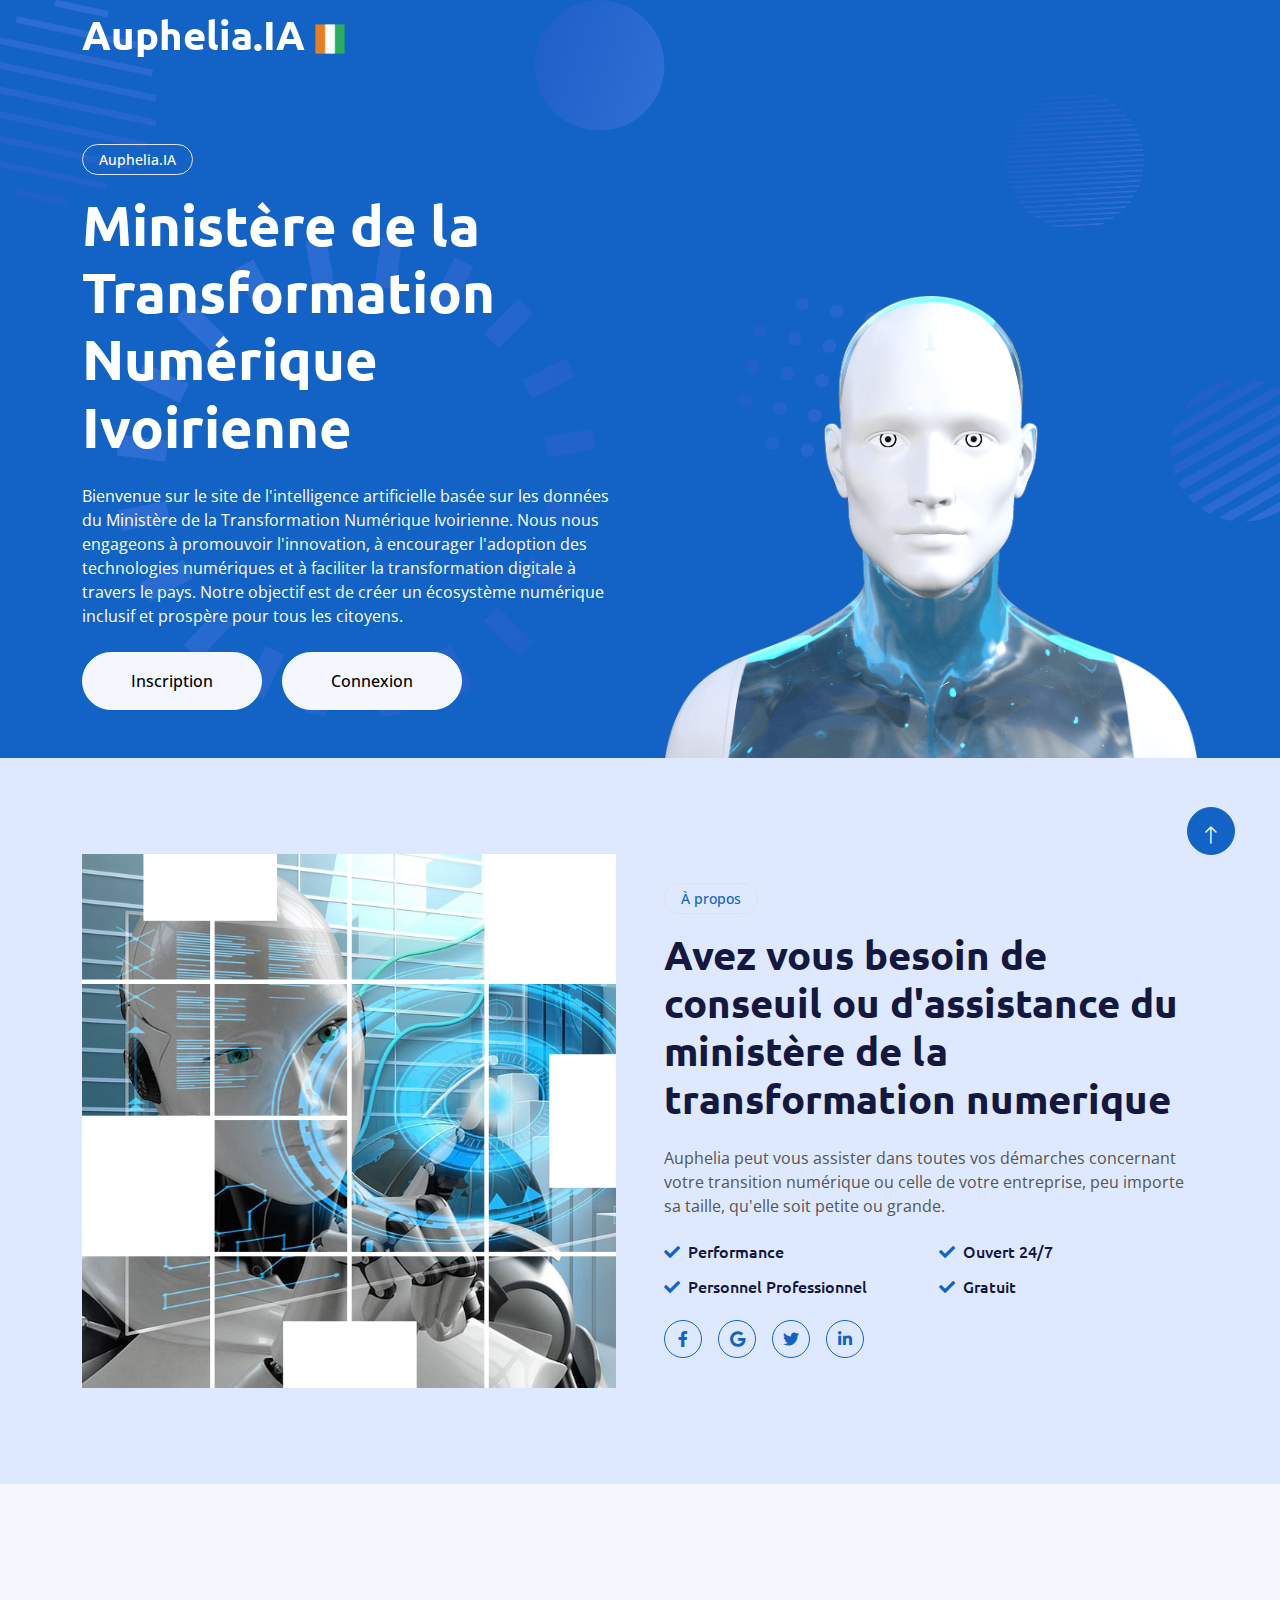
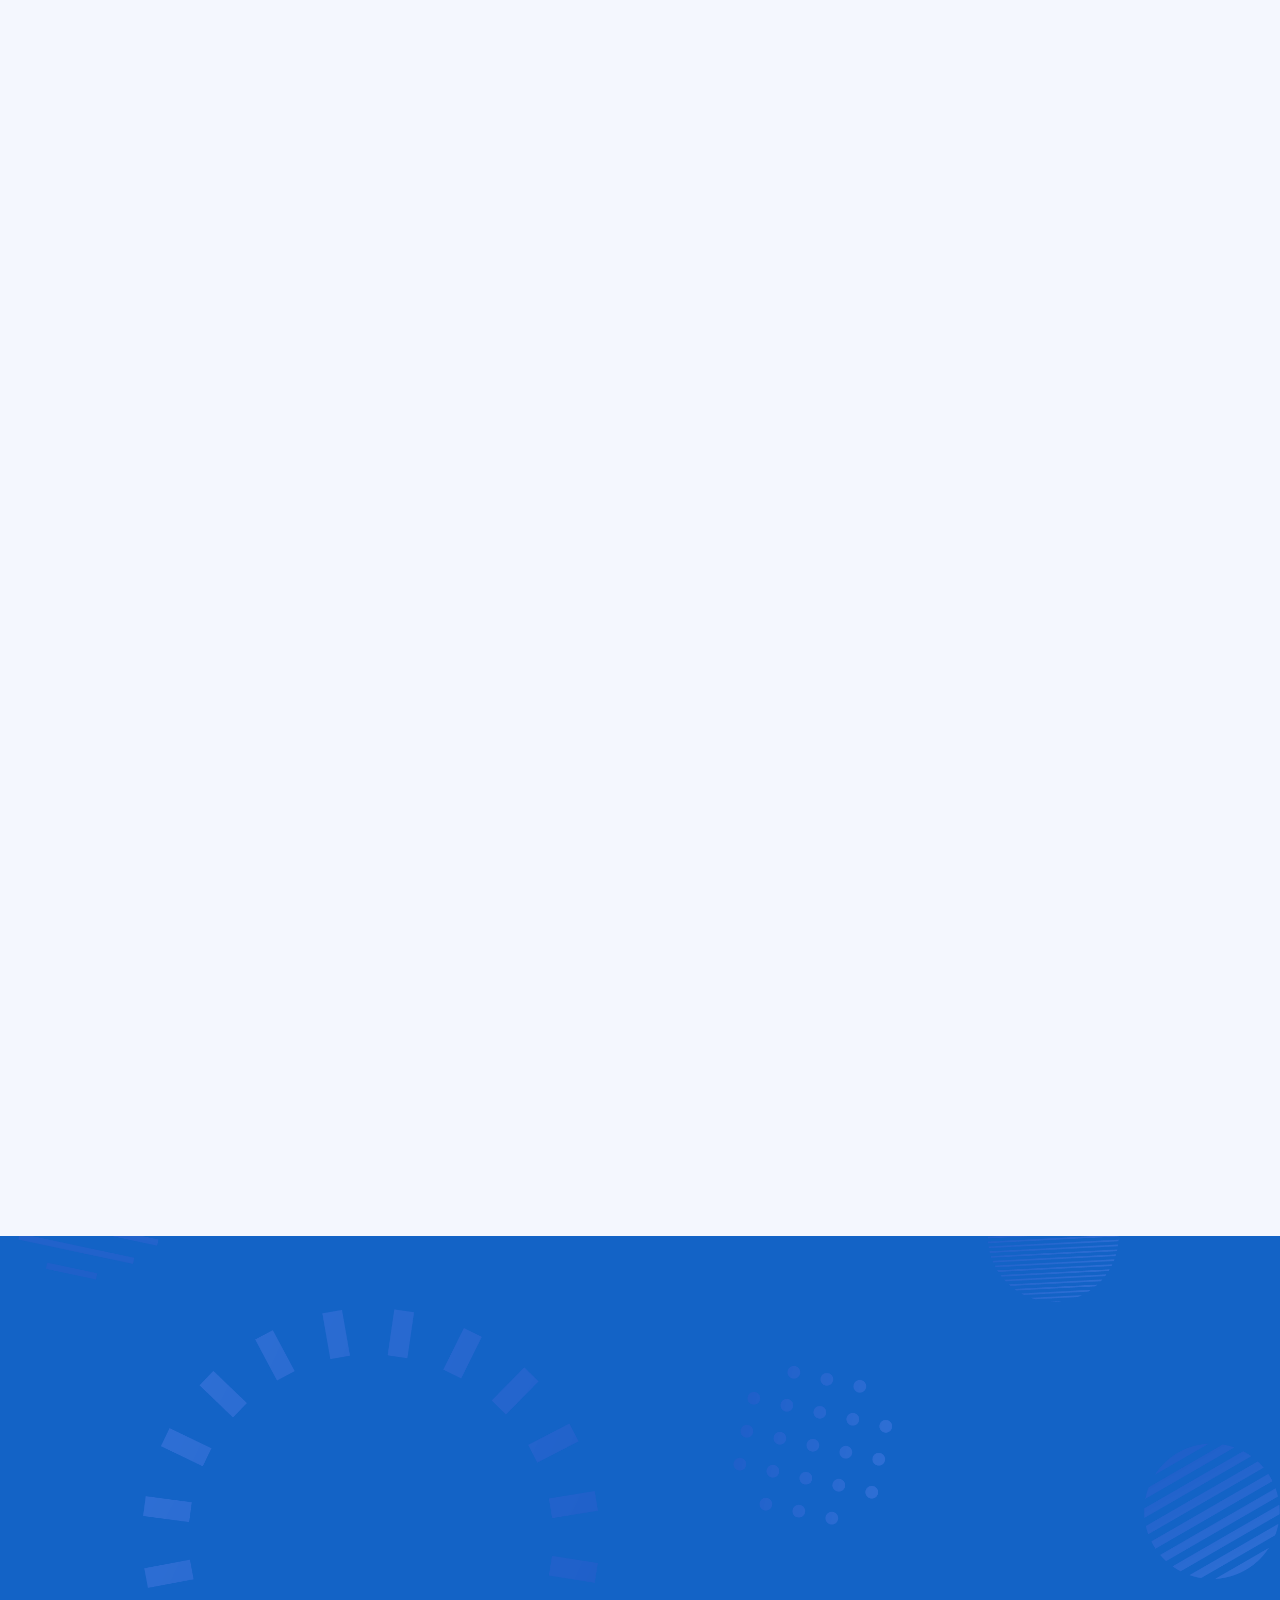
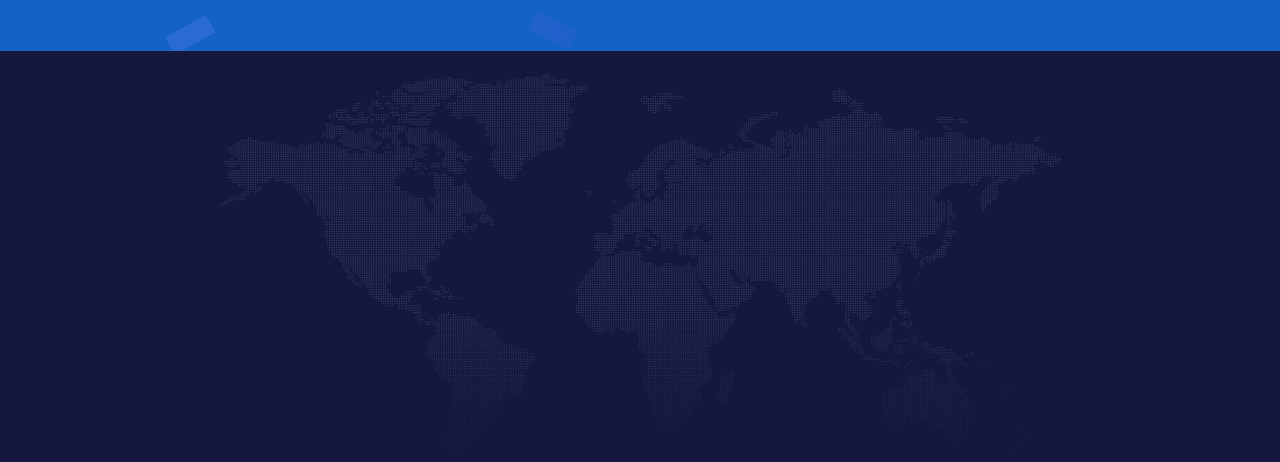
==== index.html @ 4d527e56 "Premiere mise a jour" ====
<!DOCTYPE html>
<html lang="en">

<head>
    <meta charset="utf-8">
    <title>Auphelia.IA</title>
    <meta content="width=device-width, initial-scale=1.0" name="viewport">
    <meta content="" name="keywords">
    <meta content="" name="description">

    <!-- Favicon -->
    <link rel="icon" href="img/drapeau.png" type="image/x-icon">
    <!-- Google Web Fonts -->
    <link rel="preconnect" href="https://fonts.googleapis.com">
    <link rel="preconnect" href="https://fonts.gstatic.com" crossorigin>
    <link href="https://fonts.googleapis.com/css2?family=Open+Sans:wght@400;600&family=Ubuntu:wght@500;700&display=swap"
        rel="stylesheet">

    <!-- Icon Font Stylesheet -->
    <link href="https://cdnjs.cloudflare.com/ajax/libs/font-awesome/5.10.0/css/all.min.css" rel="stylesheet">
    <link href="https://cdn.jsdelivr.net/npm/bootstrap-icons@1.4.1/font/bootstrap-icons.css" rel="stylesheet">

    <!-- Libraries Stylesheet -->
    <link href="lib/animate/animate.min.css" rel="stylesheet">
    <link href="lib/owlcarousel/assets/owl.carousel.min.css" rel="stylesheet">

    <!-- Customized Bootstrap Stylesheet -->
    <link href="css/bootstrap.min.css" rel="stylesheet">

    <!-- Template Stylesheet -->
    <link href="css/style.css" rel="stylesheet">
</head>

<body>
    <!-- Spinner Start -->
    <div id="spinner"
        class="show bg-white position-fixed translate-middle w-100 vh-100 top-50 start-50 d-flex align-items-center justify-content-center">
        <div class="spinner-grow text-primary" style="width: 3rem; height: 3rem;" role="status">
            <span class="sr-only">Loading...</span>
        </div>
    </div>
    <!-- Spinner End -->


    <!-- Navbar Start -->
    <div class="container-fluid sticky-top">
        <div class="container">
            <nav class="navbar navbar-expand-lg navbar-dark p-0">
                <a href="index.html" class="navbar-brand">
                    <h1 class="text-white">
                        Auphelia.IA
                        <img src="img/drapeau.png" alt="Description de l'image" class="ml-2" style="height: 30px; width: auto;">
                    </h1>
                    
                </a>
                <button type="button" class="navbar-toggler ms-auto me-0" data-bs-toggle="collapse"
                    data-bs-target="#navbarCollapse">
                    <span class="navbar-toggler-icon"></span>
                </button>

            </nav>
        </div>
    </div>
    <!-- Navbar End -->


    <!-- Hero Start -->
    <div class="container-fluid pt-5 bg-primary hero-header mb-5">
        <div class="container pt-5">
            <div class="row g-5 pt-5">
                <div class="col-lg-6 align-self-center text-center text-lg-start mb-lg-5">
                    <div class="btn btn-sm border rounded-pill text-white px-3 mb-3 animated slideInRight">Auphelia.IA</div>
                    <h1 class="display-4 text-white mb-4 animated slideInRight">Ministère de la Transformation Numérique Ivoirienne</h1>
                    <p class="text-white mb-4 animated slideInRight">Bienvenue sur le site de l'intelligence artificielle basée sur les données du Ministère de la Transformation Numérique Ivoirienne. Nous nous engageons à promouvoir l'innovation, à encourager l'adoption des technologies numériques et à faciliter la transformation digitale à travers le pays. Notre objectif est de créer un écosystème numérique inclusif et prospère pour tous les citoyens.</p>
                
                    <a href="inscription.html" class="btn btn-light py-sm-3 px-sm-5 rounded-pill me-3 animated slideInRight">Inscription</a>
                    <a href="connexion.html" class="btn btn-light py-sm-3 px-sm-5 rounded-pill me-3 animated slideInRight">Connexion</a>
                </div>

                <div class="col-lg-6 align-self-end text-center text-lg-end">
                    <img class="img-fluid" src="img/hero-img.png" alt="Image illustrant le ministère de la Transformation Numérique Ivoirienne">
                </div>
            </div>
        </div>
    </div>
    
    
    <!-- Hero End -->


    <!-- Full Screen Search Start -->
    <div class="modal fade" id="searchModal" tabindex="-1">
        <div class="modal-dialog modal-fullscreen">
            <div class="modal-content" style="background: rgba(20, 24, 62, 0.7);">
                <div class="modal-header border-0">
                    <button type="button" class="btn btn-square bg-white btn-close" data-bs-dismiss="modal"
                        aria-label="Close"></button>
                </div>
                <div class="modal-body d-flex align-items-center justify-content-center">
                    <div class="input-group" style="max-width: 600px;">
                        <input type="text" class="form-control bg-transparent border-light p-3"
                            placeholder="Type search keyword">
                        <button class="btn btn-light px-4"><i class="bi bi-search"></i></button>
                    </div>
                </div>
            </div>
        </div>
    </div>
    <!-- Full Screen Search End -->


    <!-- About Start -->
    <div class="container-fluid py-5">
        <div class="container">
            <div class="row g-5 align-items-center">
                <div class="col-lg-6 wow fadeIn" data-wow-delay="0.1s">
                    <div class="about-img">
                        <img class="img-fluid" src="img/about-img.jpg">
                    </div>
                </div>
                <div class="col-lg-6 wow fadeIn" data-wow-delay="0.5s">
                    <div class="btn btn-sm border rounded-pill text-primary px-3 mb-3">À propos</div>
                    <h1 class="mb-4">Avez vous besoin de conseuil ou d'assistance du ministère de la transformation numerique</h1>
                    <p class="mb-4">Auphelia peut vous assister dans toutes vos démarches concernant votre transition numérique ou celle de votre entreprise, peu importe sa taille, qu'elle soit petite ou grande.</p>
                    
                    <!-- <p class="mb-4">Aliqu diam amet diam et eos labore. Clita erat ipsum et lorem et sit, sed stet no
                        labore lorem sit. Sanctus clita duo justo et tempor.</p> -->
                        <div class="row g-3">
                            <div class="col-sm-6">
                                <h6 class="mb-3"><i class="fa fa-check text-primary me-2"></i>Performance</h6>
                                <h6 class="mb-0"><i class="fa fa-check text-primary me-2"></i>Personnel Professionnel</h6>
                            </div>
                            <div class="col-sm-6">
                                <h6 class="mb-3"><i class="fa fa-check text-primary me-2"></i>Ouvert 24/7</h6>
                                <h6 class="mb-0"><i class="fa fa-check text-primary me-2"></i>Gratuit</h6>
                            </div>
                        </div>
                        
                    <div class="d-flex align-items-center mt-4">
                        <!-- <a class="btn btn-primary rounded-pill px-4 me-3" href="">Read More</a> -->
                        <a class="btn btn-outline-primary btn-square me-3" href="https://www.facebook.com/MTNDCIV?mibextid=ZbWKwL"><i class="fab fa-facebook-f"></i></a>
                        <a class="btn btn-outline-primary btn-square me-3" href="https://www.telecom.gouv.ci/ancien/index.php"><i class="fab fa-google  "></i></a>

                        <a class="btn btn-outline-primary btn-square me-3" href="https://x.com/MTND_CI?t=UvrngtNszXr-xe0BbIhSZA&s=08"><i class="fab fa-twitter"></i></a>
                        <!-- <a class="btn btn-outline-primary btn-square me-3" href=""><i class="fab fa-instagram"></i></a> -->
                        <a class="btn btn-outline-primary btn-square" href="https://www.linkedin.com/company/minist-re-de-la-transition-num-rique-et-de-la-digitalisation/"><i class="fab fa-linkedin-in"></i></a>
                    </div>
                </div>
            </div>
        </div>
    </div>
    <!-- About End -->


    <!-- Service Start -->
    <div class="container-fluid bg-light mt-5 py-5">
        <div class="container py-5">
            <div class="row g-5 align-items-center">
                <div class="col-lg-5 wow fadeIn" data-wow-delay="0.1s">
                    <div class="btn btn-sm border rounded-pill text-primary px-3 mb-3">Services</div>
                    <h1 class="mb-4">Des Solutions et Assistance en Intelligence Artificielle de Qualité pour Votre Entreprise</h1>
                    <p class="mb-4">Nous proposons des services et des solutions personnalisés adaptés à tous les besoins de votre entreprise.</p>
                    <p class="mb-4">Avec Auphelia, bénéficiez d'une assistance 24h/24, 7 jours sur 7. Évitez les lenteurs administratives et autres contraintes grâce à l'intelligence artificielle.</p>
                    <!-- <a class="btn btn-primary rounded-pill px-4" href="">En savoir plus</a> -->
                </div>
                
                <div class="col-lg-7">
                    <div class="row g-4">
                        <div class="col-md-6">
                            <div class="row g-4">
                                <div class="col-12 wow fadeIn" data-wow-delay="0.1s">
                                    <div class="service-item d-flex flex-column justify-content-center text-center rounded">
                                        <div class="service-icon btn-square">
                                            <i class="fa fa-robot fa-2x"></i>
                                        </div>
                                        <h5 class="mb-3">Automatisation</h5>
                                        <p>Auphelia propose des solutions avancées d'automatisation pour les entreprises,</p>
                                        <!-- <a class="btn px-3 mt-auto mx-auto" href="">Read More</a> -->
                                    </div>
                                </div>
                                <div class="col-12 wow fadeIn" data-wow-delay="0.5s">
                                    <div class="service-item d-flex flex-column justify-content-center text-center rounded">
                                        <div class="service-icon btn-square">
                                            <i class="fa fa-power-off fa-2x"></i>
                                        </div>
                                        <h5 class="mb-3">Apprentissage Automatique</h5>
                                        <p>L'apprentissage automatique est une branche de l'intelligence artificielle qui permet aux systèmes informatiques d'apprendre et d'améliorer leurs performances à partir des données, sans être explicitement programmés. En utilisant des algorithmes et des modèles statistiques, le machine learning permet aux machines de reconnaître des modèles et de prendre des décisions autonomes basées sur ces modèles. Cette technologie est largement utilisée dans de nombreux domaines, tels que la reconnaissance d'image, la recommandation de produits, la prédiction de tendances et bien d'autres.</p>
                                        
                                        <!-- <a class="btn px-3 mt-auto mx-auto" href="">Read More</a> -->
                                    </div>
                                </div>
                            </div>
                        </div>
                        <div class="col-md-6 pt-md-4">
                            <div class="row g-4">
                                <div class="col-12 wow fadeIn" data-wow-delay="0.3s">
                                    <div class="service-item d-flex flex-column justify-content-center text-center rounded">
                                        <div class="service-icon btn-square">
                                            <i class="fa fa-graduation-cap fa-2x"></i>
                                        </div>
                                        <h5 class="mb-3">Source de données externe et fiable du ministère</h5>
                                        <p>Le ministère met à disposition une source de données externe et fiable, offrant un accès à des informations précieuses et actualisées.</p>
                                        
                                        <!-- <a class="btn px-3 mt-auto mx-auto" href="">Read More</a> -->
                                    </div>
                                </div>
                                <div class="col-12 wow fadeIn" data-wow-delay="0.7s">
                                    <div class="service-item d-flex flex-column justify-content-center text-center rounded">
                                        <div class="service-icon btn-square">
                                            <i class="fa fa-brain fa-2x"></i>
                                        </div>
                                        <h5 class="mb-3">Analyse Prédictive</h5>
                                        <p>L'analyse prédictive est une méthode d'analyse des données qui utilise des techniques statistiques et des modèles d'apprentissage automatique pour prévoir les tendances futures et prendre des décisions éclairées.</p>
                                        <!-- <a class="btn px-3 mt-auto mx-auto" href="">Read More</a> -->
                                    </div>
                                </div>
                            </div>
                        </div>
                    </div>
                </div>
            </div>
        </div>
    </div>
    <!-- Service End -->


    <!-- Feature Start -->
    <!-- <div class="container-fluid bg-primary feature pt-5">
        <div class="container pt-5">
            <div class="row g-5">
                <div class="col-lg-6 align-self-center mb-md-5 pb-md-5 wow fadeIn" data-wow-delay="0.3s">
                    <div class="btn btn-sm border rounded-pill text-white px-3 mb-3">Why Choose Us</div>
                    <h1 class="text-white mb-4">We're Best in AI Industry with 10 Years of Experience</h1>
                    <p class="text-light mb-4">Aliqu diam amet diam et eos labore. Clita erat ipsum et lorem et sit, sed
                        stet no labore lorem sit. Sanctus clita duo justo et tempor</p>
                    <div class="d-flex align-items-center text-white mb-3">
                        <div class="btn-sm-square bg-white text-primary rounded-circle me-3">
                            <i class="fa fa-check"></i>
                        </div>
                        <span>Diam dolor diam ipsum et tempor sit</span>
                    </div>
                    <div class="d-flex align-items-center text-white mb-3">
                        <div class="btn-sm-square bg-white text-primary rounded-circle me-3">
                            <i class="fa fa-check"></i>
                        </div>
                        <span>Diam dolor diam ipsum et tempor sit</span>
                    </div>
                    <div class="d-flex align-items-center text-white mb-3">
                        <div class="btn-sm-square bg-white text-primary rounded-circle me-3">
                            <i class="fa fa-check"></i>
                        </div>
                        <span>Diam dolor diam ipsum et tempor sit</span>
                    </div>
                    <div class="row g-4 pt-3">
                        <div class="col-sm-6">
                            <div class="d-flex rounded p-3" style="background: rgba(256, 256, 256, 0.1);">
                                <i class="fa fa-users fa-3x text-white"></i>
                                <div class="ms-3">
                                    <h2 class="text-white mb-0" data-toggle="counter-up">9999</h2>
                                    <p class="text-white mb-0">Happy Clients</p>
                                </div>
                            </div>
                        </div>
                        <div class="col-sm-6">
                            <div class="d-flex rounded p-3" style="background: rgba(256, 256, 256, 0.1);">
                                <i class="fa fa-check fa-3x text-white"></i>
                                <div class="ms-3">
                                    <h2 class="text-white mb-0" data-toggle="counter-up">9999</h2>
                                    <p class="text-white mb-0">Project Complete</p>
                                </div>
                            </div>
                        </div>
                    </div>
                </div>
                <div class="col-lg-6 align-self-end text-center text-md-end wow fadeIn" data-wow-delay="0.5s">
                    <img class="img-fluid" src="img/feature.png" alt="">
                </div>
            </div>
        </div>
    </div> -->
    <!-- Feature End -->


    <!-- Case Start
    <div class="container-fluid bg-light py-5">
        <div class="container py-5">
            <div class="mx-auto text-center wow fadeIn" data-wow-delay="0.1s" style="max-width: 500px;">
                <div class="btn btn-sm border rounded-pill text-primary px-3 mb-3">Case Study</div>
                <h1 class="mb-4">Explore Our Recent AI Case Studies</h1>
            </div>
            <div class="row g-4">
                <div class="col-lg-4 wow fadeIn" data-wow-delay="0.3s">
                    <div class="case-item position-relative overflow-hidden rounded mb-2">
                        <img class="img-fluid" src="img/project-1.jpg" alt="">
                        <a class="case-overlay text-decoration-none" href="">
                            <small>Robotic Automation</small>
                            <h5 class="lh-base text-white mb-3">Lorem elitr magna stet eirmod labore amet labore clita
                            </h5>
                            <span class="btn btn-square btn-primary"><i class="fa fa-arrow-right"></i></span>
                        </a>
                    </div>
                </div>
                <div class="col-lg-4 wow fadeIn" data-wow-delay="0.5s">
                    <div class="case-item position-relative overflow-hidden rounded mb-2">
                        <img class="img-fluid" src="img/project-2.jpg" alt="">
                        <a class="case-overlay text-decoration-none" href="">
                            <small>Machine learning</small>
                            <h5 class="lh-base text-white mb-3">Lorem elitr magna stet eirmod labore amet labore clita
                            </h5>
                            <span class="btn btn-square btn-primary"><i class="fa fa-arrow-right"></i></span>
                        </a>
                    </div>
                </div>
                <div class="col-lg-4 wow fadeIn" data-wow-delay="0.7s">
                    <div class="case-item position-relative overflow-hidden rounded mb-2">
                        <img class="img-fluid" src="img/project-3.jpg" alt="">
                        <a class="case-overlay text-decoration-none" href="">
                            <small>Predictive Analysis</small>
                            <h5 class="lh-base text-white mb-3">Lorem elitr magna stet eirmod labore amet labore clita
                            </h5>
                            <span class="btn btn-square btn-primary"><i class="fa fa-arrow-right"></i></span>
                        </a>
                    </div>
                </div>
            </div>
        </div>
    </div> -->
    <!-- Case End -->


    <!-- FAQs Start -->
    <!-- <div class="container-fluid py-5">
        <div class="container py-5">
            <div class="mx-auto text-center wow fadeIn" data-wow-delay="0.1s" style="max-width: 500px;">
                <div class="btn btn-sm border rounded-pill text-primary px-3 mb-3">Popular FAQs</div>
                <h1 class="mb-4">Frequently Asked Questions</h1>
            </div>
            <div class="row">
                <div class="col-lg-6">
                    <div class="accordion" id="accordionFAQ1">
                        <div class="accordion-item wow fadeIn" data-wow-delay="0.1s">
                            <h2 class="accordion-header" id="headingOne">
                                <button class="accordion-button collapsed" type="button" data-bs-toggle="collapse"
                                    data-bs-target="#collapseOne" aria-expanded="false" aria-controls="collapseOne">
                                    How to build a website?
                                </button>
                            </h2>
                            <div id="collapseOne" class="accordion-collapse collapse" aria-labelledby="headingOne"
                                data-bs-parent="#accordionFAQ1">
                                <div class="accordion-body">
                                    Dolor nonumy tempor elitr et rebum ipsum sit duo duo. Diam sed sed magna et magna diam aliquyam amet dolore ipsum erat duo. Sit rebum magna duo labore no diam.
                                </div>
                            </div>
                        </div>
                        <div class="accordion-item wow fadeIn" data-wow-delay="0.2s">
                            <h2 class="accordion-header" id="headingTwo">
                                <button class="accordion-button collapsed" type="button" data-bs-toggle="collapse"
                                    data-bs-target="#collapseTwo" aria-expanded="false" aria-controls="collapseTwo">
                                    How long will it take to get a new website?
                                </button>
                            </h2>
                            <div id="collapseTwo" class="accordion-collapse collapse" aria-labelledby="headingTwo"
                                data-bs-parent="#accordionFAQ1">
                                <div class="accordion-body">
                                    Dolor nonumy tempor elitr et rebum ipsum sit duo duo. Diam sed sed magna et magna diam aliquyam amet dolore ipsum erat duo. Sit rebum magna duo labore no diam.
                                </div>
                            </div>
                        </div>
                        <div class="accordion-item wow fadeIn" data-wow-delay="0.3s">
                            <h2 class="accordion-header" id="headingThree">
                                <button class="accordion-button collapsed" type="button" data-bs-toggle="collapse"
                                    data-bs-target="#collapseThree" aria-expanded="false" aria-controls="collapseThree">
                                    Do you only create HTML websites?
                                </button>
                            </h2>
                            <div id="collapseThree" class="accordion-collapse collapse" aria-labelledby="headingThree"
                                data-bs-parent="#accordionFAQ1">
                                <div class="accordion-body">
                                    Dolor nonumy tempor elitr et rebum ipsum sit duo duo. Diam sed sed magna et magna diam aliquyam amet dolore ipsum erat duo. Sit rebum magna duo labore no diam.
                                </div>
                            </div>
                        </div>
                        <div class="accordion-item wow fadeIn" data-wow-delay="0.4s">
                            <h2 class="accordion-header" id="headingFour">
                                <button class="accordion-button collapsed" type="button" data-bs-toggle="collapse"
                                    data-bs-target="#collapseFour" aria-expanded="true" aria-controls="collapseFour">
                                    Will my website be mobile-friendly?
                                </button>
                            </h2>
                            <div id="collapseFour" class="accordion-collapse collapse" aria-labelledby="headingFour"
                                data-bs-parent="#accordionFAQ1">
                                <div class="accordion-body">
                                    Dolor nonumy tempor elitr et rebum ipsum sit duo duo. Diam sed sed magna et magna diam aliquyam amet dolore ipsum erat duo. Sit rebum magna duo labore no diam.
                                </div>
                            </div>
                        </div>
                    </div>
                </div>
                <div class="col-lg-6">
                    <div class="accordion" id="accordionFAQ2">
                        <div class="accordion-item wow fadeIn" data-wow-delay="0.5s">
                            <h2 class="accordion-header" id="headingFive">
                                <button class="accordion-button collapsed" type="button" data-bs-toggle="collapse"
                                    data-bs-target="#collapseFive" aria-expanded="false" aria-controls="collapseFive">
                                    Will you maintain my site for me?
                                </button>
                            </h2>
                            <div id="collapseFive" class="accordion-collapse collapse" aria-labelledby="headingFive"
                                data-bs-parent="#accordionFAQ2">
                                <div class="accordion-body">
                                    Dolor nonumy tempor elitr et rebum ipsum sit duo duo. Diam sed sed magna et magna diam aliquyam amet dolore ipsum erat duo. Sit rebum magna duo labore no diam.
                                </div>
                            </div>
                        </div>
                        <div class="accordion-item wow fadeIn" data-wow-delay="0.6s">
                            <h2 class="accordion-header" id="headingSix">
                                <button class="accordion-button collapsed" type="button" data-bs-toggle="collapse"
                                    data-bs-target="#collapseSix" aria-expanded="false" aria-controls="collapseSix">
                                    I’m on a strict budget. Do you have any low cost options?
                                </button>
                            </h2>
                            <div id="collapseSix" class="accordion-collapse collapse" aria-labelledby="headingSix"
                                data-bs-parent="#accordionFAQ2">
                                <div class="accordion-body">
                                    Dolor nonumy tempor elitr et rebum ipsum sit duo duo. Diam sed sed magna et magna diam aliquyam amet dolore ipsum erat duo. Sit rebum magna duo labore no diam.
                                </div>
                            </div>
                        </div>
                        <div class="accordion-item wow fadeIn" data-wow-delay="0.7s">
                            <h2 class="accordion-header" id="headingSeven">
                                <button class="accordion-button collapsed" type="button" data-bs-toggle="collapse"
                                    data-bs-target="#collapseSeven" aria-expanded="false" aria-controls="collapseSeven">
                                    Will you maintain my site for me?
                                </button>
                            </h2>
                            <div id="collapseSeven" class="accordion-collapse collapse" aria-labelledby="headingSeven"
                                data-bs-parent="#accordionFAQ2">
                                <div class="accordion-body">
                                    Dolor nonumy tempor elitr et rebum ipsum sit duo duo. Diam sed sed magna et magna diam aliquyam amet dolore ipsum erat duo. Sit rebum magna duo labore no diam.
                                </div>
                            </div>
                        </div>
                        <div class="accordion-item wow fadeIn" data-wow-delay="0.8s">
                            <h2 class="accordion-header" id="headingEight">
                                <button class="accordion-button collapsed" type="button" data-bs-toggle="collapse"
                                    data-bs-target="#collapseEight" aria-expanded="false" aria-controls="collapseEight">
                                    I’m on a strict budget. Do you have any low cost options?
                                </button>
                            </h2>
                            <div id="collapseEight" class="accordion-collapse collapse" aria-labelledby="headingEight"
                                data-bs-parent="#accordionFAQ2">
                                <div class="accordion-body">
                                    Dolor nonumy tempor elitr et rebum ipsum sit duo duo. Diam sed sed magna et magna diam aliquyam amet dolore ipsum erat duo. Sit rebum magna duo labore no diam.
                                </div>
                            </div>
                        </div>
                    </div>
                </div>
            </div>
        </div>
    </div> -->
    <!-- FAQs Start -->


    <!-- Team Start -->
    <!-- <div class="container-fluid bg-light py-5">
        <div class="container py-5">
            <div class="row g-5 align-items-center">
                <div class="col-lg-5 wow fadeIn" data-wow-delay="0.1s">
                    <div class="btn btn-sm border rounded-pill text-primary px-3 mb-3">Our Team</div>
                    <h1 class="mb-4">Meet Our Experienced Team Members</h1>
                    <p class="mb-4">Tempor erat elitr rebum at clita. Diam dolor diam ipsum et tempor sit. Aliqu diam
                        amet diam et eos labore. Clita erat ipsum et lorem et sit, sed stet no labore lorem sit. Sanctus
                        clita duo justo et tempor eirmod magna dolore erat amet</p>
                    <a class="btn btn-primary rounded-pill px-4" href="">Read More</a>
                </div>
                <div class="col-lg-7">
                    <div class="row g-4">
                        <div class="col-md-6">
                            <div class="row g-4">
                                <div class="col-12 wow fadeIn" data-wow-delay="0.1s">
                                    <div class="team-item bg-white text-center rounded p-4 pt-0">
                                        <img class="img-fluid rounded-circle p-4" src="img/team-1.jpg" alt="">
                                        <h5 class="mb-0">Boris Johnson</h5>
                                        <small>Founder & CEO</small>
                                        <div class="d-flex justify-content-center mt-3">
                                            <a class="btn btn-square btn-primary m-1" href=""><i
                                                    class="fab fa-facebook-f"></i></a>
                                            <a class="btn btn-square btn-primary m-1" href=""><i
                                                    class="fab fa-twitter"></i></a>
                                            <a class="btn btn-square btn-primary m-1" href=""><i
                                                    class="fab fa-instagram"></i></a>
                                            <a class="btn btn-square btn-primary m-1" href=""><i
                                                    class="fab fa-linkedin-in"></i></a>
                                        </div>
                                    </div>
                                </div>
                                <div class="col-12 wow fadeIn" data-wow-delay="0.5s">
                                    <div class="team-item bg-white text-center rounded p-4 pt-0">
                                        <img class="img-fluid rounded-circle p-4" src="img/team-2.jpg" alt="">
                                        <h5 class="mb-0">Adam Crew</h5>
                                        <small>Executive Manager</small>
                                        <div class="d-flex justify-content-center mt-3">
                                            <a class="btn btn-square btn-primary m-1" href=""><i
                                                    class="fab fa-facebook-f"></i></a>
                                            <a class="btn btn-square btn-primary m-1" href=""><i
                                                    class="fab fa-twitter"></i></a>
                                            <a class="btn btn-square btn-primary m-1" href=""><i
                                                    class="fab fa-instagram"></i></a>
                                            <a class="btn btn-square btn-primary m-1" href=""><i
                                                    class="fab fa-linkedin-in"></i></a>
                                        </div>
                                    </div>
                                </div>
                            </div>
                        </div>
                        <div class="col-md-6 pt-md-4">
                            <div class="row g-4">
                                <div class="col-12 wow fadeIn" data-wow-delay="0.3s">
                                    <div class="team-item bg-white text-center rounded p-4 pt-0">
                                        <img class="img-fluid rounded-circle p-4" src="img/team-3.jpg" alt="">
                                        <h5 class="mb-0">Kate Winslet</h5>
                                        <small>Co Founder</small>
                                        <div class="d-flex justify-content-center mt-3">
                                            <a class="btn btn-square btn-primary m-1" href=""><i
                                                    class="fab fa-facebook-f"></i></a>
                                            <a class="btn btn-square btn-primary m-1" href=""><i
                                                    class="fab fa-twitter"></i></a>
                                            <a class="btn btn-square btn-primary m-1" href=""><i
                                                    class="fab fa-instagram"></i></a>
                                            <a class="btn btn-square btn-primary m-1" href=""><i
                                                    class="fab fa-linkedin-in"></i></a>
                                        </div>
                                    </div>
                                </div>
                                <div class="col-12 wow fadeIn" data-wow-delay="0.7s">
                                    <div class="team-item bg-white text-center rounded p-4 pt-0">
                                        <img class="img-fluid rounded-circle p-4" src="img/team-4.jpg" alt="">
                                        <h5 class="mb-0">Cody Gardner</h5>
                                        <small>Project Manager</small>
                                        <div class="d-flex justify-content-center mt-3">
                                            <a class="btn btn-square btn-primary m-1" href=""><i
                                                    class="fab fa-facebook-f"></i></a>
                                            <a class="btn btn-square btn-primary m-1" href=""><i
                                                    class="fab fa-twitter"></i></a>
                                            <a class="btn btn-square btn-primary m-1" href=""><i
                                                    class="fab fa-instagram"></i></a>
                                            <a class="btn btn-square btn-primary m-1" href=""><i
                                                    class="fab fa-linkedin-in"></i></a>
                                        </div>
                                    </div>
                                </div>
                            </div>
                        </div>
                    </div>
                </div>
            </div>
        </div>
    </div> -->
    <!-- Team End -->


    <!-- Testimonial Start -->
    <!-- <div class="container-xxl py-5">
        <div class="container py-5">
            <div class="row g-5">
                <div class="col-lg-5 wow fadeIn" data-wow-delay="0.1s">
                    <div class="btn btn-sm border rounded-pill text-primary px-3 mb-3">Testimonial</div>
                    <h1 class="mb-4">What Say Our Clients!</h1>
                    <p class="mb-4">Tempor erat elitr rebum at clita. Diam dolor diam ipsum et tempor sit. Aliqu diam
                        amet diam et eos labore. Clita erat ipsum et lorem et sit, sed stet no labore lorem sit. Sanctus
                        clita duo justo et tempor eirmod magna dolore erat amet</p>
                    <a class="btn btn-primary rounded-pill px-4" href="">Read More</a>
                </div>
                <div class="col-lg-7 wow fadeIn" data-wow-delay="0.5s">
                    <div class="owl-carousel testimonial-carousel border-start border-primary">
                        <div class="testimonial-item ps-5">
                            <i class="fa fa-quote-left fa-2x text-primary mb-3"></i>
                            <p class="fs-4">Aliqu diam amet diam et eos labore. Clita erat ipsum et lorem et sit, sed stet no labore lorem sit. Sanctus clita duo justo et tempor eirmod magna dolore erat amet</p>
                            <div class="d-flex align-items-center">
                                <img class="img-fluid flex-shrink-0 rounded-circle" src="img/testimonial-1.jpg"
                                    style="width: 60px; height: 60px;">
                                <div class="ps-3">
                                    <h5 class="mb-1">Client Name</h5>
                                    <span>Profession</span>
                                </div>
                            </div>
                        </div>
                        <div class="testimonial-item ps-5">
                            <i class="fa fa-quote-left fa-2x text-primary mb-3"></i>
                            <p class="fs-4">Aliqu diam amet diam et eos labore. Clita erat ipsum et lorem et sit, sed stet no labore lorem sit. Sanctus clita duo justo et tempor eirmod magna dolore erat amet</p>
                            <div class="d-flex align-items-center">
                                <img class="img-fluid flex-shrink-0 rounded-circle" src="img/testimonial-2.jpg"
                                    style="width: 60px; height: 60px;">
                                <div class="ps-3">
                                    <h5 class="mb-1">Client Name</h5>
                                    <span>Profession</span>
                                </div>
                            </div>
                        </div>
                        <div class="testimonial-item ps-5">
                            <i class="fa fa-quote-left fa-2x text-primary mb-3"></i>
                            <p class="fs-4">Aliqu diam amet diam et eos labore. Clita erat ipsum et lorem et sit, sed stet no labore lorem sit. Sanctus clita duo justo et tempor eirmod magna dolore erat amet</p>
                            <div class="d-flex align-items-center">
                                <img class="img-fluid flex-shrink-0 rounded-circle" src="img/testimonial-3.jpg"
                                    style="width: 60px; height: 60px;">
                                <div class="ps-3">
                                    <h5 class="mb-1">Client Name</h5>
                                    <span>Profession</span>
                                </div>
                            </div>
                        </div>
                    </div>
                </div>
            </div>
        </div>
    </div> -->
    <!-- Testimonial End -->


    <!-- Newsletter Start -->
    <div class="container-fluid bg-primary newsletter py-5">
        <div class="container">
            <div class="row g-5 align-items-center">
                <div class="col-md-5 ps-lg-0 pt-5 pt-md-0 text-start wow fadeIn" data-wow-delay="0.3s">
                    <img class="img-fluid" src="img/newsletter.png" alt="">
                </div>
                <div class="col-md-7 py-5 newsletter-text wow fadeIn" data-wow-delay="0.5s">
                    <div class="btn btn-sm border rounded-pill text-white px-3 mb-3">Bulletin d'information</div>
                    <h1 class="text-white mb-4">Abonnez-vous à notre bulletin d'information</h1>
                    <div class="position-relative w-100 mt-3 mb-2">
                        <input class="form-control border-0 rounded-pill w-100 ps-4 pe-5" type="text"
                            placeholder="Entrez votre adresse e-mail" style="height: 48px;">
                        <button type="button" class="btn shadow-none position-absolute top-0 end-0 mt-1 me-2"><i
                                class="fa fa-paper-plane text-primary fs-4"></i></button>
                    </div>
                </div>
            </div>
        </div>
    </div>
    
    <!-- Newsletter End -->


    <!-- Footer Start -->
    <div class="container-fluid bg-dark text-white-50 footer pt-5">
        <div class="container py-5">
            <div class="row g-5">
                <div class="col-md-6 col-lg-3 wow fadeIn" data-wow-delay="0.1s">
                    <a href="index.html" class="d-inline-block mb-3">
                        <h1 class="text-white">IA<span class="text-primary">.</span>Auphelia</h1>
                    </a>
                    <p class="mb-0">Nous proposons des services et des solutions personnalisés adaptés à tous les besoins de votre entreprise.</p>
                </div>
                <div class="col-md-6 col-lg-3 wow fadeIn" data-wow-delay="0.3s">
                    <h5 class="text-white mb-4">Contactez-nous</h5>
                    <p><i class="fa fa-map-marker-alt me-3"></i>Côte d'Ivoire, Abidjan, Plateau
                        Immeuble Postel 2001, 23ème étage</p>
                    <p><i class="fa fa-phone-alt me-3"></i>+225 27 20 34 72 30</p>
                    <!-- <div class="d-flex pt-2">
                        <a class="btn btn-outline-light btn-social" href=""><i class="fab fa-twitter"></i></a>
                        <a class="btn btn-outline-light btn-social" href=""><i class="fab fa-facebook-f"></i></a>
                        <a class="btn btn-outline-light btn-social" href=""><i class="fab fa-youtube"></i></a>
                        <a class="btn btn-outline-light btn-social" href=""><i class="fab fa-instagram"></i></a>
                        <a class="btn btn-outline-light btn-social" href=""><i class="fab fa-linkedin-in"></i></a>
                    </div> -->
                </div>
                <div class="col-md-6 col-lg-3 wow fadeIn" data-wow-delay="0.5s">
                    <h5 class="text-white mb-4">Liens Populaires</h5>
                    <a class="btn btn-link" href="">À Propos de Nous</a>
                </div>
                
                <div class="col-md-6 col-lg-3 wow fadeIn" data-wow-delay="0.7s">
                    <h5 class="text-white mb-4">Services</h5>
                    <a class="btn btn-link" href="">ML (Apprentissage Automatique) </a>
                    <a class="btn btn-link" href="">Apprentissage Automatique</a>
                    <a class="btn btn-link" href="">Analyse Prédictive</a>
                    <a class="btn btn-link" href="">Science des Données</a>
                </div>
                
            </div>
        </div>
        <div class="container wow fadeIn" data-wow-delay="0.1s">
            <div class="copyright">
                <!-- <div class="row">
                    <div class="col-md-6 text-center text-md-start mb-3 mb-md-0">
                        &copy; <a class="border-bottom" href="#">Your Site Name</a>, All Right Reserved.

                        Designed By <a class="border-bottom" href="https://htmlcodex.com">HTML Codex</a> Distributed By <a class="border-bottom" href="https://themewagon.com">ThemeWagon</a>
                    </div>
                     <div class="col-md-6 text-center text-md-end">
                        <div class="footer-menu">
                            <a href="">Home</a>
                            <a href="">Cookies</a>
                            <a href="">Help</a>
                            <a href="">FAQs</a>
                        </div>
                    </div>
                </div> -->
            </div>
        </div>
    </div>
    <!-- Footer End -->


    <!-- Back to Top -->
    <a href="#" class="btn btn-lg btn-primary btn-lg-square back-to-top pt-2"><i class="bi bi-arrow-up"></i></a>


    <!-- JavaScript Libraries -->
    <script src="https://ajax.googleapis.com/ajax/libs/jquery/3.6.1/jquery.min.js"></script>
    <script src="https://cdn.jsdelivr.net/npm/bootstrap@5.0.0/dist/js/bootstrap.bundle.min.js"></script>
    <script src="lib/wow/wow.min.js"></script>
    <script src="lib/easing/easing.min.js"></script>
    <script src="lib/waypoints/waypoints.min.js"></script>
    <script src="lib/counterup/counterup.min.js"></script>
    <script src="lib/owlcarousel/owl.carousel.min.js"></script>

    <!-- Template Javascript -->
    <script src="js/main.js"></script>
</body>

</html>
---- css/style.css ----
/********** Template CSS **********/
:root {
    --primary: #1459ae;
    --secondary: #15ACE1;
    --light: #F4F7FE;
    --dark: #14183E;
}


/*** Spinner ***/
#spinner {
    opacity: 0;
    visibility: hidden;
    transition: opacity .5s ease-out, visibility 0s linear .5s;
    z-index: 99999;
}

#spinner.show {
    transition: opacity .5s ease-out, visibility 0s linear 0s;
    visibility: visible;
    opacity: 1;
}

.back-to-top {
    position: fixed;
    display: none;
    right: 45px;
    bottom: 45px;
    z-index: 99;
}


/*** Heading ***/
h1,
h2,
h3,
.fw-bold {
    font-weight: 700 !important;
}

h4,
h5,
h6,
.fw-medium {
    font-weight: 500 !important;
}


/*** Button ***/
.btn {
    font-weight: 500;
    transition: .5s;
}

.btn-square {
    width: 38px;
    height: 38px;
}

.btn-sm-square {
    width: 32px;
    height: 32px;
}

.btn-lg-square {
    width: 48px;
    height: 48px;
}

.btn-square,
.btn-sm-square,
.btn-lg-square {
    padding: 0;
    display: flex;
    align-items: center;
    justify-content: center;
    font-weight: normal;
    border-radius: 50px;
}


/*** Navbar ***/
.sticky-top {
    top: -150px;
    transition: .5s;
}

.navbar {
    padding: 11px 0 !important;
    height: 75px;
}

.navbar .navbar-nav .nav-link {
    margin-right: 35px;
    padding: 0;
    color: rgba(255, 255, 255, .7);
    outline: none;
}

.navbar .navbar-nav .nav-link:hover,
.navbar .navbar-nav .nav-link.active {
    color: rgba(255, 255, 255, 1);
}

.navbar .dropdown-toggle::after {
    border: none;
    content: "\f107";
    font-family: "Font Awesome 5 Free";
    font-weight: 900;
    vertical-align: middle;
    margin-left: 8px;
}

@media (max-width: 991.98px) {
    .navbar .navbar-nav {
        padding: 0 15px;
        background: var(--primary);
    }

    .navbar .navbar-nav .nav-link  {
        margin-right: 0;
        padding: 10px 0;
    }
}

@media (min-width: 992px) {
    .navbar .nav-item .dropdown-menu {
        display: block;
        border: none;
        margin-top: 0;
        top: 150%;
        opacity: 0;
        visibility: hidden;
        transition: .5s;
    }

    .navbar .nav-item:hover .dropdown-menu {
        top: 100%;
        visibility: visible;
        transition: .5s;
        opacity: 1;
    }
}


/*** Hero Header ***/
.hero-header {
    margin-top: -75px;
    background: url(../img/bg-hero.png) center center no-repeat;
    background-size: cover;
}

.hero-header .breadcrumb-item+.breadcrumb-item::before {
    color: var(--light);
}


/*** Section Title ***/
.section-title::before {
    position: absolute;
    content: "";
    width: 45px;
    height: 4px;
    bottom: 0;
    left: 0;
    background: var(--dark);
}

.section-title::after {
    position: absolute;
    content: "";
    width: 4px;
    height: 4px;
    bottom: 0;
    left: 50px;
    background: var(--dark);
}

.section-title.text-center::before {
    left: 50%;
    margin-left: -25px;
}

.section-title.text-center::after {
    left: 50%;
    margin-left: 25px;
}

.section-title h6::before,
.section-title h6::after {
    position: absolute;
    content: "";
    width: 10px;
    height: 10px;
    top: 2px;
    left: 0;
    background: rgba(33, 66, 177, .5);
}

.section-title h6::after {
    top: 5px;
    left: 3px;
}


/*** About ***/
.about-img {
    position: relative;
    overflow: hidden;
}

.about-img::after {
    position: absolute;
    content: "";
    width: 100%;
    height: 100%;
    top: 0;
    left: 0;
    background: url(../img/bg-about-img.png) top left no-repeat;
    background-size: contain;
}


/*** Service ***/
.service-item {
    position: relative;
    padding: 45px 30px;
    background: #FFFFFF;
    transition: .5s;
}

.service-item:hover {
    background: var(--primary);
}

.service-item .service-icon {
    margin: 0 auto 20px auto;
    width: 90px;
    height: 90px;
    color: var(--primary);
    background: var(--light);
    transition: .5s;
}

.service-item:hover .service-icon {
    background: #FFFFFF;
}

.service-item h5,
.service-item p {
    transition: .5s;
}

.service-item:hover h5,
.service-item:hover p {
    color: #FFFFFF;
}

.service-item a.btn {
    position: relative;
    display: flex;
    color: var(--primary);
    transition: .5s;
    z-index: 1;
}

.service-item:hover a.btn {
    color: var(--primary);
}

.service-item a.btn::before {
    position: absolute;
    content: "";
    width: 35px;
    height: 35px;
    top: 0;
    left: 0;
    border-radius: 35px;
    background: var(--light);
    transition: .5s;
    z-index: -1;
}

.service-item:hover a.btn::before {
    width: 100%;
    background: var(--light);
}


/*** Feature ***/
.feature {
    background: url(../img/bg-hero.png) center center no-repeat;
    background-size: cover;
}


/*** Newsletter ***/
.newsletter {
    background: url(../img/bg-hero.png) center center no-repeat;
    background-size: cover;
}

@media (min-width: 992px) {
    .newsletter .container {
        max-width: 100% !important;
    }

    .newsletter .newsletter-text  {
        padding-right: calc(((100% - 960px) / 2) + .75rem);
    }
}

@media (min-width: 1200px) {
    .newsletter .newsletter-text  {
        padding-right: calc(((100% - 1140px) / 2) + .75rem);
    }
}

@media (min-width: 1400px) {
    .newsletter .newsletter-text  {
        padding-right: calc(((100% - 1320px) / 2) + .75rem);
    }
}


/*** Case Study ***/
.case-item img {
    transition: .5s;
}
  
.case-item:hover img {
    transform: scale(1.2);
}
  
.case-overlay {
    position: absolute;
    padding: 30px;
    width: 100%;
    height: 100%;
    top: 0;
    left: 0;
    display: flex;
    flex-direction: column;
    align-items: flex-start;
    justify-content: flex-end;
    background: linear-gradient(rgba(20, 24, 62, 0), var(--dark));
    z-index: 1;
}

.case-overlay small {
    display: inline-block;
    padding: 3px 15px;
    color: #FFFFFF;
    background: rgba(20, 24, 62, .7);
    border-radius: 25px;
    margin-bottom: 15px;
}

.case-overlay span.btn:hover {
    color: var(--primary);
    background: #FFFFFF;
    border-color: #FFFFFF;
}


/*** FAQs ***/
.accordion .accordion-item {
    border: none;
    margin-bottom: 15px;
}

.accordion .accordion-button {
    background: var(--light);
    border-radius: 2px;
}

.accordion .accordion-button:not(.collapsed) {
    color: #FFFFFF;
    background: var(--primary);
    box-shadow: none;
}

.accordion .accordion-button:not(.collapsed)::after {
    background-image: url("data:image/svg+xml,%3csvg xmlns='http://www.w3.org/2000/svg' viewBox='0 0 16 16' fill='%23fff'%3e%3cpath fill-rule='evenodd' d='M1.646 4.646a.5.5 0 0 1 .708 0L8 10.293l5.646-5.647a.5.5 0 0 1 .708.708l-6 6a.5.5 0 0 1-.708 0l-6-6a.5.5 0 0 1 0-.708z'/%3e%3c/svg%3e");
}

.accordion .accordion-body {
    padding: 15px 0 0 0;
}


/*** Testimonial ***/
.testimonial-carousel {
    position: relative;
}

.testimonial-carousel .owl-nav {
    position: absolute;
    width: 40px;
    height: 100%;
    top: calc(50% - 50px);
    left: -21px;
    display: flex;
    flex-direction: column;
    align-items: center;
}

.testimonial-carousel .owl-nav .owl-prev,
.testimonial-carousel .owl-nav .owl-next {
    margin: 5px 0;
    width: 40px;
    height: 40px;
    display: flex;
    align-items: center;
    justify-content: center;
    color: var(--primary);
    background: #FFFFFF;
    border: 1px solid var(--primary);
    border-radius: 40px;
    font-size: 18px;
    transition: .5s;
}

.testimonial-carousel .owl-nav .owl-prev:hover,
.testimonial-carousel .owl-nav .owl-next:hover {
    background: var(--primary);
    color: #FFFFFF;
}

.testimonial-carousel .owl-dots {
    margin-top: 35px;
    margin-left: 3rem;
}

.testimonial-carousel .owl-dot {
    position: relative;
    display: inline-block;
    margin-right: 10px;
    width: 15px;
    height: 15px;
    background: #FFFFFF;
    border: 1px solid var(--primary);
    border-radius: 15px;
    transition: .5s;
}

.testimonial-carousel .owl-dot.active {
    width: 30px;
    background: var(--primary);
}


/*** Team ***/
.team-item {
    transition: .5s;
    border: 1px solid transparent;
    transition: .5s;
}

.team-item:hover {

    border-color: var(--primary);
}


/*** Footer ***/
.footer {
    background: url(../img/footer.png) center center no-repeat;
    background-size: contain;
}

.footer .btn.btn-social {
    margin-right: 5px;
    width: 40px;
    height: 40px;
    display: flex;
    align-items: center;
    justify-content: center;
    color: rgba(255,255,255,.5);
    border: 1px solid rgba(256, 256, 256, .1);
    border-radius: 40px;
    transition: .3s;
}

.footer .btn.btn-social:hover {
    color: var(--primary);
}

.footer .btn.btn-link {
    display: block;
    margin-bottom: 10px;
    padding: 0;
    text-align: left;
    color: rgba(255,255,255,.5);
    font-weight: normal;
    transition: .3s;
}

.footer .btn.btn-link:hover {
    color: #FFFFFF;
}

.footer .btn.btn-link::before {
    position: relative;
    content: "\f105";
    font-family: "Font Awesome 5 Free";
    font-weight: 900;
    margin-right: 10px;
}

.footer .btn.btn-link:hover {
    letter-spacing: 1px;
    box-shadow: none;
}

.footer .copyright {
    padding: 25px 0;
    font-size: 14px;
    border-top: 1px solid rgba(256, 256, 256, .1);
}

.footer .copyright a {
    color: rgba(255,255,255,.5);
}

.footer .copyright a:hover {
    color: #FFFFFF;
}

.footer .footer-menu a {
    margin-right: 15px;
    padding-right: 15px;
    border-right: 1px solid rgba(255, 255, 255, .1);
}

.footer .footer-menu a:last-child {
    margin-right: 0;
    padding-right: 0;
    border-right: none;
}

body{
    background-color: #dee9ff;
}

.registration-form{
	padding: 50px 0;
}

.registration-form form{
    background-color: #fff;
    max-width: 600px;
    margin: auto;
    padding: 50px 70px;
    border-top-left-radius: 30px;
    border-top-right-radius: 30px;
    box-shadow: 0px 2px 10px rgba(0, 0, 0, 0.075);
}

.registration-form .form-icon{
	text-align: center;
    background-color: #5891ff;
    border-radius: 50%;
    font-size: 40px;
    color: white;
    width: 100px;
    height: 100px;
    margin: auto;
    margin-bottom: 50px;
    line-height: 100px;
}

.registration-form .item{
	border-radius: 20px;
    margin-bottom: 25px;
    padding: 10px 20px;
}

.registration-form .create-account{
    border-radius: 30px;
    padding: 10px 20px;
    font-size: 18px;
    font-weight: bold;
    background-color: #5791ff;
    border: none;
    color: white;
    margin-top: 20px;
}

.registration-form .social-media{
    max-width: 600px;
    background-color: #fff;
    margin: auto;
    padding: 35px 0;
    text-align: center;
    border-bottom-left-radius: 30px;
    border-bottom-right-radius: 30px;
    color: #9fadca;
    border-top: 1px solid #dee9ff;
    box-shadow: 0px 2px 10px rgba(0, 0, 0, 0.075);
}

.registration-form .social-icons{
    margin-top: 30px;
    margin-bottom: 16px;
}

.registration-form .social-icons a{
    font-size: 23px;
    margin: 0 3px;
    color: #5691ff;
    border: 1px solid;
    border-radius: 50%;
    width: 45px;
    display: inline-block;
    height: 45px;
    text-align: center;
    background-color: #fff;
    line-height: 45px;
}

.registration-form .social-icons a:hover{
    text-decoration: none;
    opacity: 0.6;
}

@media (max-width: 576px) {
    .registration-form form{
        padding: 50px 20px;
    }

    .registration-form .form-icon{
        width: 70px;
        height: 70px;
        font-size: 30px;
        line-height: 70px;
    }
}
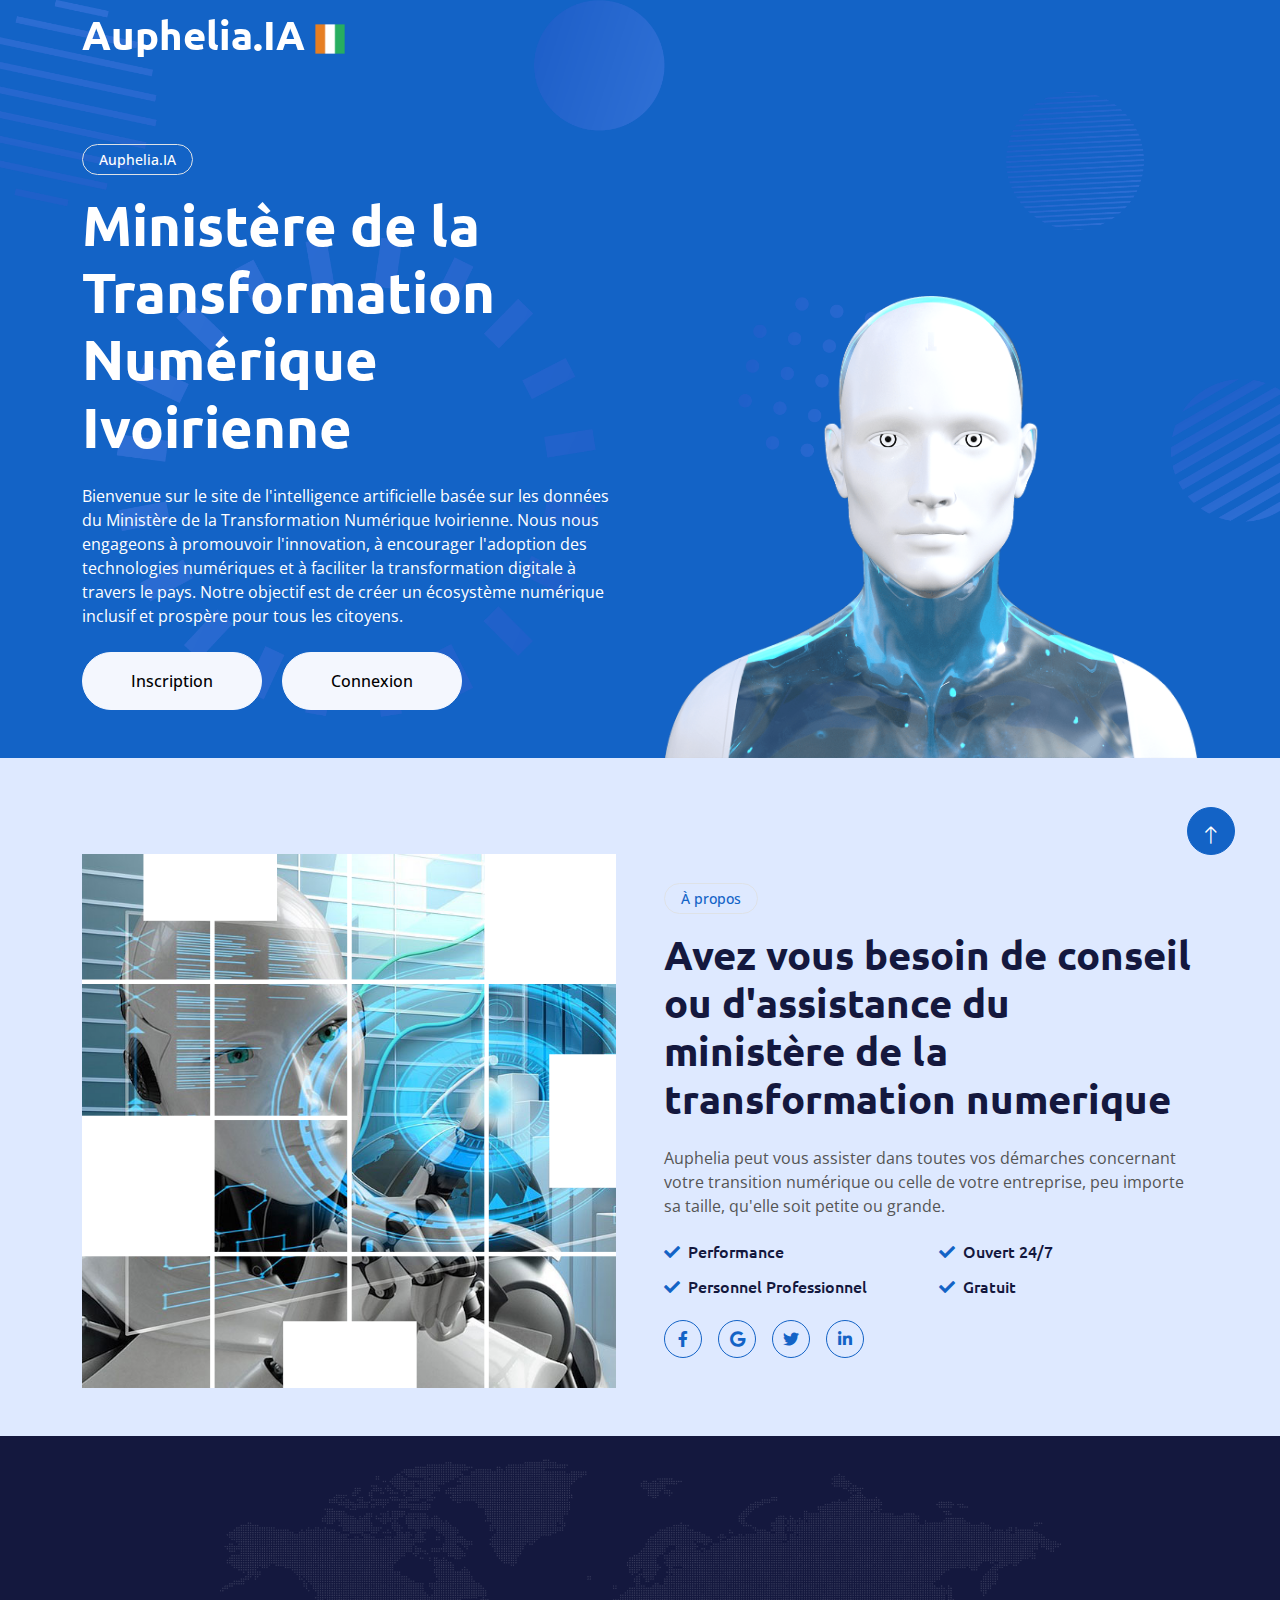
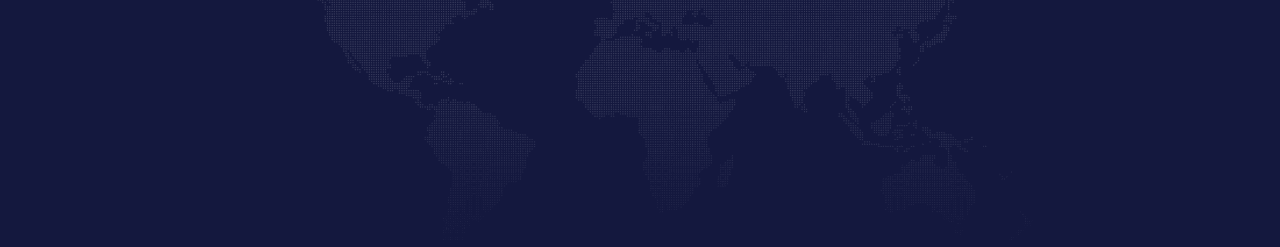
==== commit 1a809c00: "(avancement )" ====
--- a/index.html
+++ b/index.html
@@ -120,7 +120,7 @@
                 </div>
                 <div class="col-lg-6 wow fadeIn" data-wow-delay="0.5s">
                     <div class="btn btn-sm border rounded-pill text-primary px-3 mb-3">À propos</div>
-                    <h1 class="mb-4">Avez vous besoin de conseuil ou d'assistance du ministère de la transformation numerique</h1>
+                    <h1 class="mb-4">Avez vous besoin de conseil ou d'assistance du ministère de la transformation numerique</h1>
                     <p class="mb-4">Auphelia peut vous assister dans toutes vos démarches concernant votre transition numérique ou celle de votre entreprise, peu importe sa taille, qu'elle soit petite ou grande.</p>
                     
                     <!-- <p class="mb-4">Aliqu diam amet diam et eos labore. Clita erat ipsum et lorem et sit, sed stet no
@@ -153,7 +153,7 @@
 
 
     <!-- Service Start -->
-    <div class="container-fluid bg-light mt-5 py-5">
+    <!-- <div class="container-fluid bg-light mt-5 py-5">
         <div class="container py-5">
             <div class="row g-5 align-items-center">
                 <div class="col-lg-5 wow fadeIn" data-wow-delay="0.1s">
@@ -161,7 +161,7 @@
                     <h1 class="mb-4">Des Solutions et Assistance en Intelligence Artificielle de Qualité pour Votre Entreprise</h1>
                     <p class="mb-4">Nous proposons des services et des solutions personnalisés adaptés à tous les besoins de votre entreprise.</p>
                     <p class="mb-4">Avec Auphelia, bénéficiez d'une assistance 24h/24, 7 jours sur 7. Évitez les lenteurs administratives et autres contraintes grâce à l'intelligence artificielle.</p>
-                    <!-- <a class="btn btn-primary rounded-pill px-4" href="">En savoir plus</a> -->
+                    <a class="btn btn-primary rounded-pill px-4" href="">En savoir plus</a>
                 </div>
                 
                 <div class="col-lg-7">
@@ -175,7 +175,7 @@
                                         </div>
                                         <h5 class="mb-3">Automatisation</h5>
                                         <p>Auphelia propose des solutions avancées d'automatisation pour les entreprises,</p>
-                                        <!-- <a class="btn px-3 mt-auto mx-auto" href="">Read More</a> -->
+                                        <a class="btn px-3 mt-auto mx-auto" href="">Read More</a>
                                     </div>
                                 </div>
                                 <div class="col-12 wow fadeIn" data-wow-delay="0.5s">
@@ -186,7 +186,7 @@
                                         <h5 class="mb-3">Apprentissage Automatique</h5>
                                         <p>L'apprentissage automatique est une branche de l'intelligence artificielle qui permet aux systèmes informatiques d'apprendre et d'améliorer leurs performances à partir des données, sans être explicitement programmés. En utilisant des algorithmes et des modèles statistiques, le machine learning permet aux machines de reconnaître des modèles et de prendre des décisions autonomes basées sur ces modèles. Cette technologie est largement utilisée dans de nombreux domaines, tels que la reconnaissance d'image, la recommandation de produits, la prédiction de tendances et bien d'autres.</p>
                                         
-                                        <!-- <a class="btn px-3 mt-auto mx-auto" href="">Read More</a> -->
+                                        <a class="btn px-3 mt-auto mx-auto" href="">Read More</a>
                                     </div>
                                 </div>
                             </div>
@@ -201,7 +201,7 @@
                                         <h5 class="mb-3">Source de données externe et fiable du ministère</h5>
                                         <p>Le ministère met à disposition une source de données externe et fiable, offrant un accès à des informations précieuses et actualisées.</p>
                                         
-                                        <!-- <a class="btn px-3 mt-auto mx-auto" href="">Read More</a> -->
+                                        <a class="btn px-3 mt-auto mx-auto" href="">Read More</a>
                                     </div>
                                 </div>
                                 <div class="col-12 wow fadeIn" data-wow-delay="0.7s">
@@ -211,7 +211,7 @@
                                         </div>
                                         <h5 class="mb-3">Analyse Prédictive</h5>
                                         <p>L'analyse prédictive est une méthode d'analyse des données qui utilise des techniques statistiques et des modèles d'apprentissage automatique pour prévoir les tendances futures et prendre des décisions éclairées.</p>
-                                        <!-- <a class="btn px-3 mt-auto mx-auto" href="">Read More</a> -->
+                                        <a class="btn px-3 mt-auto mx-auto" href="">Read More</a>
                                     </div>
                                 </div>
                             </div>
@@ -220,7 +220,7 @@
                 </div>
             </div>
         </div>
-    </div>
+    </div> -->
     <!-- Service End -->
 
 
@@ -619,7 +619,7 @@
 
 
     <!-- Newsletter Start -->
-    <div class="container-fluid bg-primary newsletter py-5">
+    <!-- <div class="container-fluid bg-primary newsletter py-5">
         <div class="container">
             <div class="row g-5 align-items-center">
                 <div class="col-md-5 ps-lg-0 pt-5 pt-md-0 text-start wow fadeIn" data-wow-delay="0.3s">
@@ -637,7 +637,7 @@
                 </div>
             </div>
         </div>
-    </div>
+    </div> -->
     
     <!-- Newsletter End -->
 
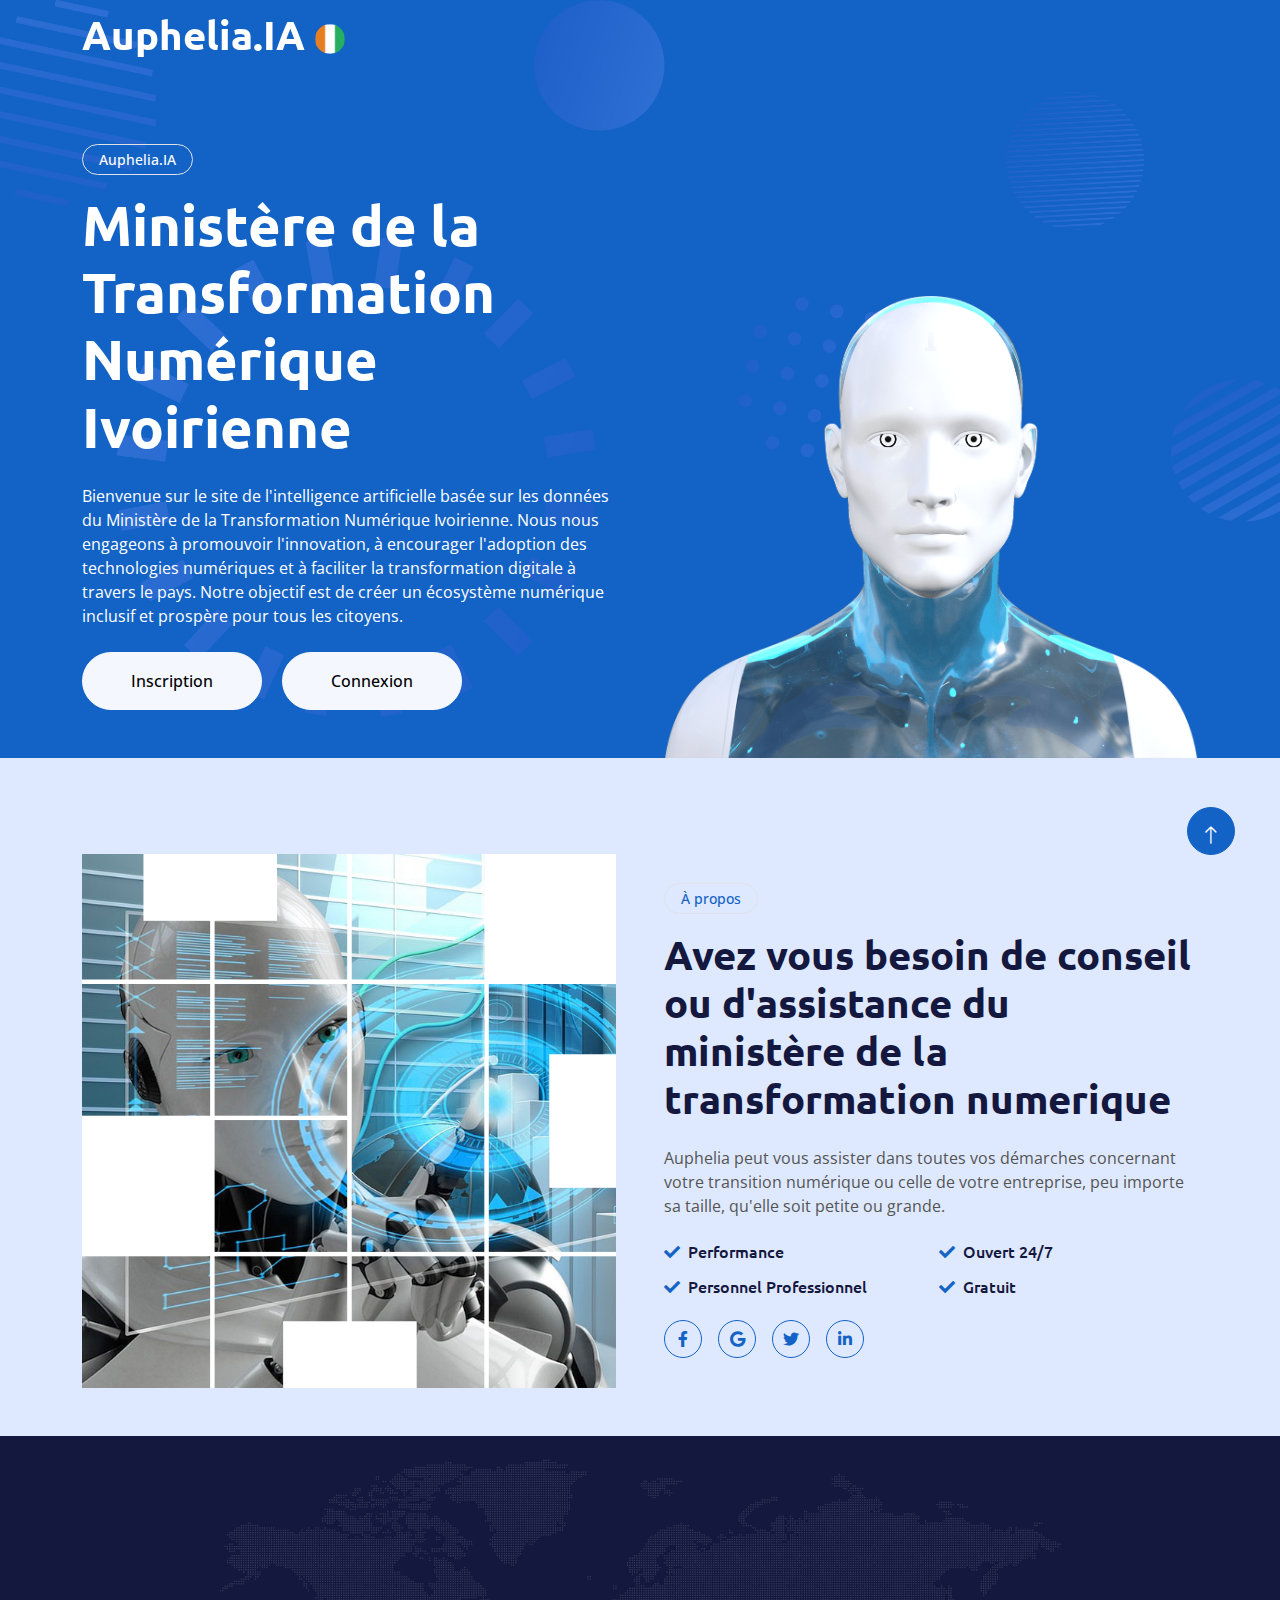
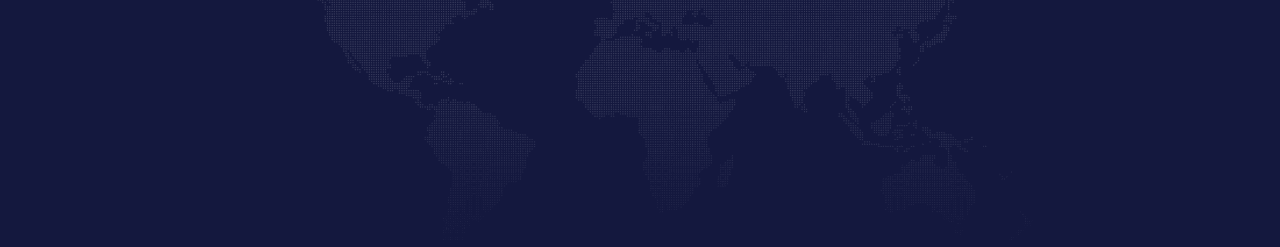
==== commit 5b6abde1: "responsivite" ====
--- a/index.html
+++ b/index.html
@@ -9,12 +9,11 @@
     <meta content="" name="description">
 
     <!-- Favicon -->
-    <link rel="icon" href="img/drapeau.png" type="image/x-icon">
+    <link rel="icon" href="img/drapeau.png" type="image/x-icon" >
     <!-- Google Web Fonts -->
     <link rel="preconnect" href="https://fonts.googleapis.com">
     <link rel="preconnect" href="https://fonts.gstatic.com" crossorigin>
-    <link href="https://fonts.googleapis.com/css2?family=Open+Sans:wght@400;600&family=Ubuntu:wght@500;700&display=swap"
-        rel="stylesheet">
+    <link href="https://fonts.googleapis.com/css2?family=Open+Sans:wght@400;600&family=Ubuntu:wght@500;700&display=swap" rel="stylesheet">
 
     <!-- Icon Font Stylesheet -->
     <link href="https://cdnjs.cloudflare.com/ajax/libs/font-awesome/5.10.0/css/all.min.css" rel="stylesheet">
@@ -49,7 +48,7 @@
                 <a href="index.html" class="navbar-brand">
                     <h1 class="text-white">
                         Auphelia.IA
-                        <img src="img/drapeau.png" alt="Description de l'image" class="ml-2" style="height: 30px; width: auto;">
+                        <img src="img/drapeau.png" alt="Description de l'image" class="ml-2" style="height: 30px; width: auto;border-radius: 100%;">
                     </h1>
                     
                 </a>
